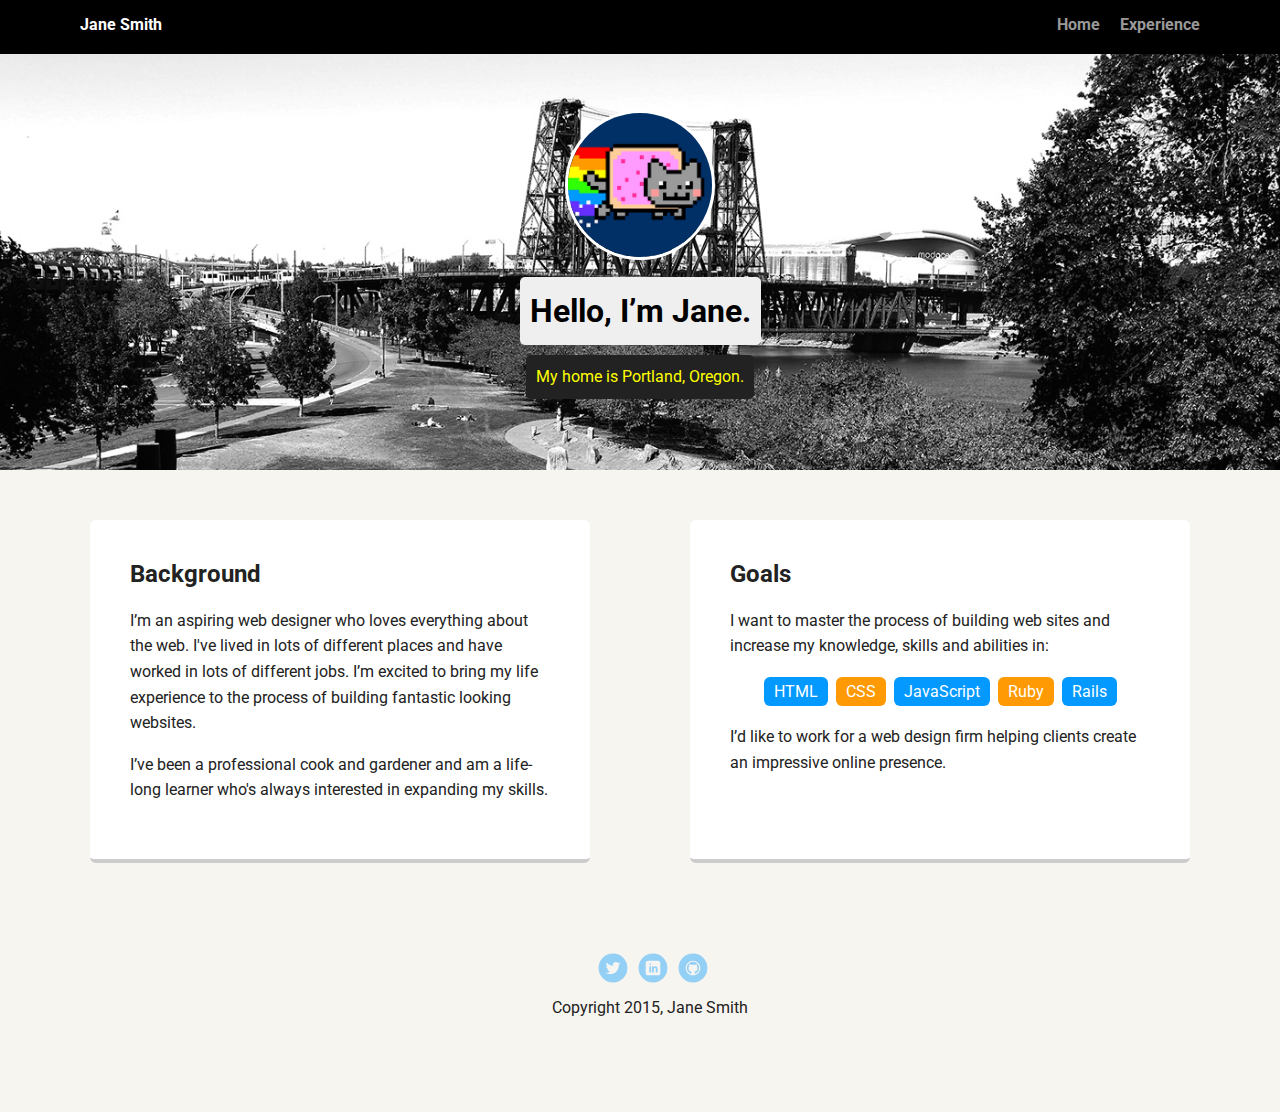
==== index.html @ 01915a55 "Added Working Files / Updated README file" ====
<!doctype html>
<html lang="en">
<head>
  <meta charset="utf-8">
  <title>Jane Smith's Profile</title>
  <meta name="viewport" content="width=device-width, initial-scale=1.0">
  <link rel="stylesheet" href="styles.css">
  <link href="https://fonts.googleapis.com/css?family=Muli%7CRoboto:400,300,500,700,900" rel="stylesheet"></head>
  <body>

    <div class="main-nav">
        <ul class="nav">
          <li class="name">Jane Smith</li>
          <li><a href="#">Home</a></li>
          <li><a href="#">Experience</a></li>
        </ul>
    </div>

    <header>
      <img src="images/me.png" alt="Drawing of Jane Smith" class="profile-image">
      <h1 class="tag name">Hello, I’m Jane.</h1>
      <p class="tag location">My home is Portland, Oregon.</p>
    </header>

    <main class="flex">
      <div class="card">
        <h2>Background</h2>
        <p>I’m an aspiring web designer who loves everything about the web. I've lived in lots of different places and have worked in lots of different jobs. I’m excited to bring my life experience to the process of building fantastic looking websites.</p>
        <p>I’ve been a professional cook and gardener and am a life-long learner who's always interested in expanding my skills.</p>
      </div> 

      <div class="card">
        <h2>Goals</h2>
        <p>I want to master the process of building web sites and increase my knowledge, skills and abilities in:</p>
        <ul class="skills">
          <li>HTML</li>
          <li>CSS</li>
          <li>JavaScript</li>
          <li>Ruby</li>
          <li>Rails</li>
        </ul>
        <p>I’d like to work for a web design firm helping clients create an impressive online presence.</p>
      </div> 

    </main>
    <footer>
      <ul>
        <li><a href="#" class="social twitter">Twitter</a></li>
        <li><a href="#" class="social linkedin">LinkedIn</a></li>
        <li><a href="#" class="social github">Github</a></li>
      </ul>
      <p class="copyright">Copyright 2015, Jane Smith</p>
    </footer>
  </body>
  </html>
---- styles.css ----
/* Global Layout Set-up */
* { 
  box-sizing: border-box;
}
  
body {
  margin: 0;
  padding: 0;
  text-align: center;
  font-family: 'Roboto', sans-serif;
  color: #222;
  background: #f7f5f0;
}
/* Link Styles */

a {
  text-decoration: none;
  color: #999;
}
a:hover {
  color: #6633ff;
}

/* Section Styles */

.main-nav {
  width: 100%;
  background: black;
  min-height: 30px;
  padding: 10px;
  position: fixed;
  text-align: center;
}
.nav {
  display: flex;
  justify-content: space-around;
  font-weight: 700;
  list-style-type: none;
  margin: 0 auto;
  padding: 0;
}

.nav .name {
    display: block;
    margin-right: auto;
    color: white;
}
.nav li {
  padding: 5px 10px 10px 10px;
}
.nav a {
  transition: all .5s;
}
.nav a:hover {
  color: white
}

header {
  text-align: center;
  background: url('images/portland.jpg') no-repeat top center ;
  background-size: cover;
  overflow: hidden;
  padding-top: 60px;
}
header {
  line-height: 1.5;
}
header .profile-image {
  margin-top: 50px;
  width: 150px;
  height: 150px;
  border-radius: 50%;
  border: 3px solid white;
  transition: all .5s;
}
header .profile-image:hover {
  transform: scale(1.2) rotate(5deg);
}
.tag {
  background-color: #efefef;
  color: black;
  padding: 10px;
  border-radius: 5px;
  display: table;
  margin: 10px auto;
} 
.location {
  background-color: #222;
  color: yellow;
}
.card {
  margin: 30px;
  padding: 20px 40px 40px;
  max-width: 500px;
  text-align: left;
  background: #fff;
  border-bottom: 4px solid #ccc;
  border-radius: 6px;
  transition: all .5s;
}
.card:hover {
  border-color: #ff99ff;
}

ul.skills {
  padding: 0;
  text-align: center;
}

.skills li {
  border-radius: 6px;
  display: inline-block;
  background: #ff9904;
  color: white;
  padding: 5px 10px;
  margin: 2px;
}

.skills li:nth-child(odd) {
  background: #0399ff;
}

footer {
  width: 100%;
  min-height: 30px;
  padding: 20px 0 40px 20px;
}

footer .copyright {
  top: -8px;
  font-size: .75em;
}

footer ul {
  list-style-type: none;
  margin: 0;
  padding: 0;
}

footer ul li {
  display: inline-block;
}

a.social {
  display: inline-block;
  text-indent: -9999px;
  margin-left: 5px;
  width: 30px;
  height: 30px;
  background-size: 30px 30px;
  opacity: .4;
  transition: all .5s;
}
a.twitter {
  background-image: url(images/twitter.svg);
}
a.linkedin {
  background-image: url(images/linkedin.svg);
}
a.github {
  background-image: url(images/github.svg);
}
a.social:hover {
  opacity: 1;
}
.clearfix {
  clear: both;
}

/* Styles for larger screens */
@media screen and (min-width: 720px) {
  
  .flex {
      display: -ms-flexbox;      /* TWEENER - IE 10 */
      display: flex; 
      max-width: 1200px;
      -ms-flex-pack: distribute;
      justify-content: space-around;
      margin: 0 auto;
  }

  header {
    min-height: 470px;
  }

  .nav {
    max-width: 1200px;
    padding: 0 30px;
  }


  main {
    padding-top: 20px;
  }

  main p {
    line-height: 1.6em;
  }

  footer {
    font-size: 1.3em;
    max-width: 1200px;
    margin: 40px auto;
  }

}
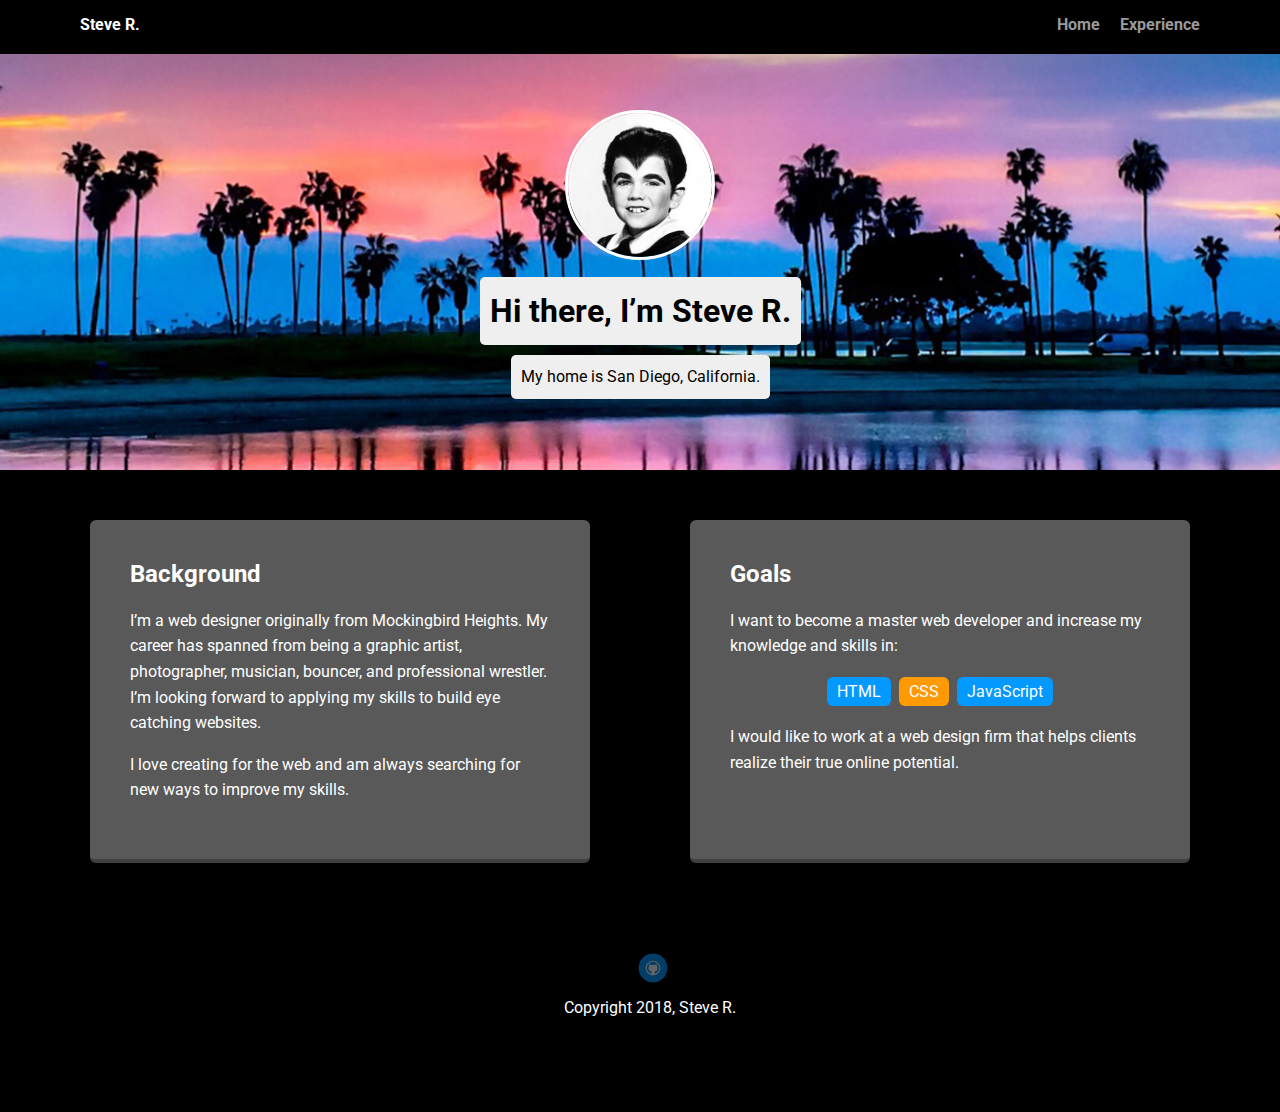
==== commit 8d840ea3: "Updated HTML and CSS" ====
--- a/index.html
+++ b/index.html
@@ -2,7 +2,7 @@
 <html lang="en">
 <head>
   <meta charset="utf-8">
-  <title>Jane Smith's Profile</title>
+  <title>Steve R's Profile</title>
   <meta name="viewport" content="width=device-width, initial-scale=1.0">
   <link rel="stylesheet" href="styles.css">
   <link href="https://fonts.googleapis.com/css?family=Muli%7CRoboto:400,300,500,700,900" rel="stylesheet"></head>
@@ -10,46 +10,42 @@
 
     <div class="main-nav">
         <ul class="nav">
-          <li class="name">Jane Smith</li>
+          <li class="name">Steve R.</li>
           <li><a href="#">Home</a></li>
           <li><a href="#">Experience</a></li>
         </ul>
     </div>
 
     <header>
-      <img src="images/me.png" alt="Drawing of Jane Smith" class="profile-image">
-      <h1 class="tag name">Hello, I’m Jane.</h1>
-      <p class="tag location">My home is Portland, Oregon.</p>
+      <img src="images/EddieMunster_01.jpg" alt="Image of Steve R." class="profile-image">
+      <h1 class="tag name">Hi there, I’m Steve R.</h1>
+      <p class="tag location">My home is San Diego, California.</p>
     </header>
 
     <main class="flex">
       <div class="card">
         <h2>Background</h2>
-        <p>I’m an aspiring web designer who loves everything about the web. I've lived in lots of different places and have worked in lots of different jobs. I’m excited to bring my life experience to the process of building fantastic looking websites.</p>
-        <p>I’ve been a professional cook and gardener and am a life-long learner who's always interested in expanding my skills.</p>
-      </div> 
+        <p>I’m a web designer originally from Mockingbird Heights. My career has spanned from being a graphic artist, photographer, musician, bouncer, and professional wrestler. I’m looking forward to applying my skills to build eye catching websites.</p>
+        <p>I love creating for the web and am always searching for new ways to improve my skills.</p>
+      </div>
 
       <div class="card">
         <h2>Goals</h2>
-        <p>I want to master the process of building web sites and increase my knowledge, skills and abilities in:</p>
+        <p>I want to become a master web developer and increase my knowledge and skills in:</p>
         <ul class="skills">
           <li>HTML</li>
           <li>CSS</li>
           <li>JavaScript</li>
-          <li>Ruby</li>
-          <li>Rails</li>
         </ul>
-        <p>I’d like to work for a web design firm helping clients create an impressive online presence.</p>
-      </div> 
+        <p>I would like to work at a web design firm that helps clients realize their true online potential.</p>
+      </div>
 
     </main>
     <footer>
       <ul>
-        <li><a href="#" class="social twitter">Twitter</a></li>
-        <li><a href="#" class="social linkedin">LinkedIn</a></li>
-        <li><a href="#" class="social github">Github</a></li>
+        <li><a href="https://github.com/SteveR02" target="_blank" class="social github">Github</a></li>
       </ul>
-      <p class="copyright">Copyright 2015, Jane Smith</p>
+      <p class="copyright">Copyright 2018, Steve R.</p>
     </footer>
   </body>
   </html>
--- a/styles.css
+++ b/styles.css
@@ -1,15 +1,16 @@
 /* Global Layout Set-up */
-* { 
+* {
   box-sizing: border-box;
 }
-  
+
 body {
   margin: 0;
   padding: 0;
   text-align: center;
   font-family: 'Roboto', sans-serif;
-  color: #222;
-  background: #f7f5f0;
+  color: white;
+  background: black;
+\;
 }
 /* Link Styles */
 
@@ -57,7 +58,7 @@
 
 header {
   text-align: center;
-  background: url('images/portland.jpg') no-repeat top center ;
+  background: url('images/MB_Sunset.jpg') no-repeat top center ;
   background-size: cover;
   overflow: hidden;
   padding-top: 60px;
@@ -83,18 +84,18 @@
   border-radius: 5px;
   display: table;
   margin: 10px auto;
-} 
+}
 .location {
-  background-color: #222;
-  color: yellow;
+  background-color: #efefef;
+  color: black;
 }
 .card {
   margin: 30px;
   padding: 20px 40px 40px;
   max-width: 500px;
   text-align: left;
-  background: #fff;
-  border-bottom: 4px solid #ccc;
+  background: #595959;
+  border-bottom: 4px solid #404040;
   border-radius: 6px;
   transition: all .5s;
 }
@@ -151,28 +152,21 @@
   opacity: .4;
   transition: all .5s;
 }
-a.twitter {
-  background-image: url(images/twitter.svg);
-}
-a.linkedin {
-  background-image: url(images/linkedin.svg);
-}
+
 a.github {
   background-image: url(images/github.svg);
 }
-a.social:hover {
-  opacity: 1;
-}
+
 .clearfix {
   clear: both;
 }
 
 /* Styles for larger screens */
 @media screen and (min-width: 720px) {
-  
+
   .flex {
       display: -ms-flexbox;      /* TWEENER - IE 10 */
-      display: flex; 
+      display: flex;
       max-width: 1200px;
       -ms-flex-pack: distribute;
       justify-content: space-around;
@@ -204,4 +198,3 @@
   }
 
 }
-
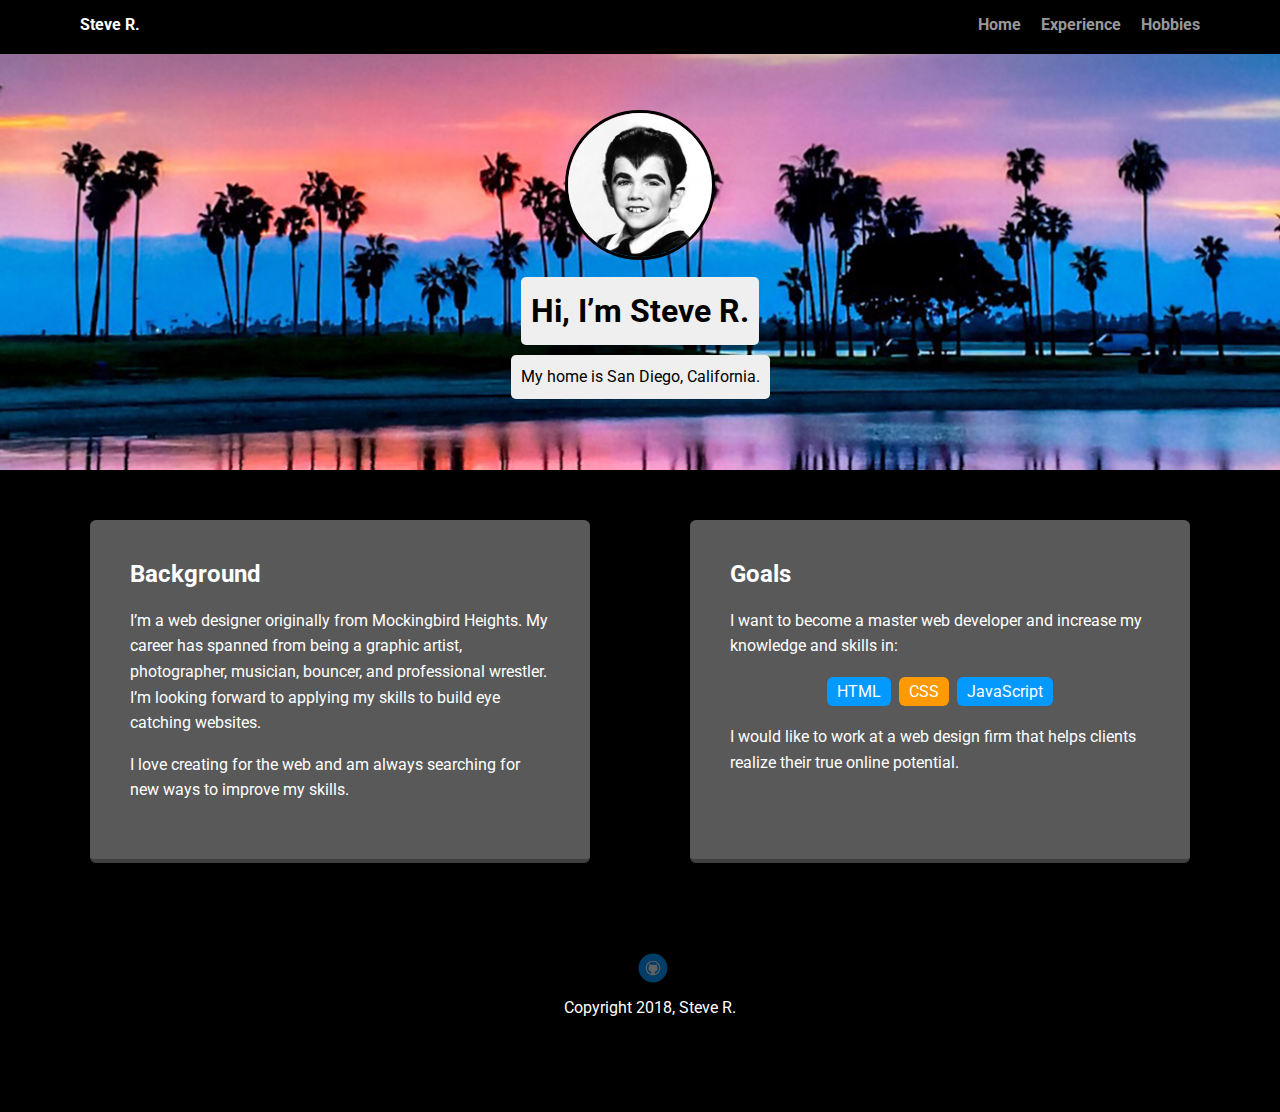
==== commit b800a2d6: "Added "Hobbies" Page and Images" ====
--- a/index.html
+++ b/index.html
@@ -11,14 +11,15 @@
     <div class="main-nav">
         <ul class="nav">
           <li class="name">Steve R.</li>
-          <li><a href="#">Home</a></li>
-          <li><a href="#">Experience</a></li>
+          <li><a href="index.html">Home</a></li>
+          <li><a href="experience.html">Experience</a></li>
+          <li><a href="hobbies.html">Hobbies</a></li>
         </ul>
     </div>
 
     <header>
       <img src="images/EddieMunster_01.jpg" alt="Image of Steve R." class="profile-image">
-      <h1 class="tag name">Hi there, I’m Steve R.</h1>
+      <h1 class="tag name">Hi, I’m Steve R.</h1>
       <p class="tag location">My home is San Diego, California.</p>
     </header>
 
--- a/styles.css
+++ b/styles.css
@@ -10,7 +10,6 @@
   font-family: 'Roboto', sans-serif;
   color: white;
   background: black;
-\;
 }
 /* Link Styles */
 
@@ -71,11 +70,11 @@
   width: 150px;
   height: 150px;
   border-radius: 50%;
-  border: 3px solid white;
+  border: 3px solid black;
   transition: all .5s;
 }
 header .profile-image:hover {
-  transform: scale(1.2) rotate(5deg);
+  transform: scale(1.2) rotate(360deg);
 }
 .tag {
   background-color: #efefef;
